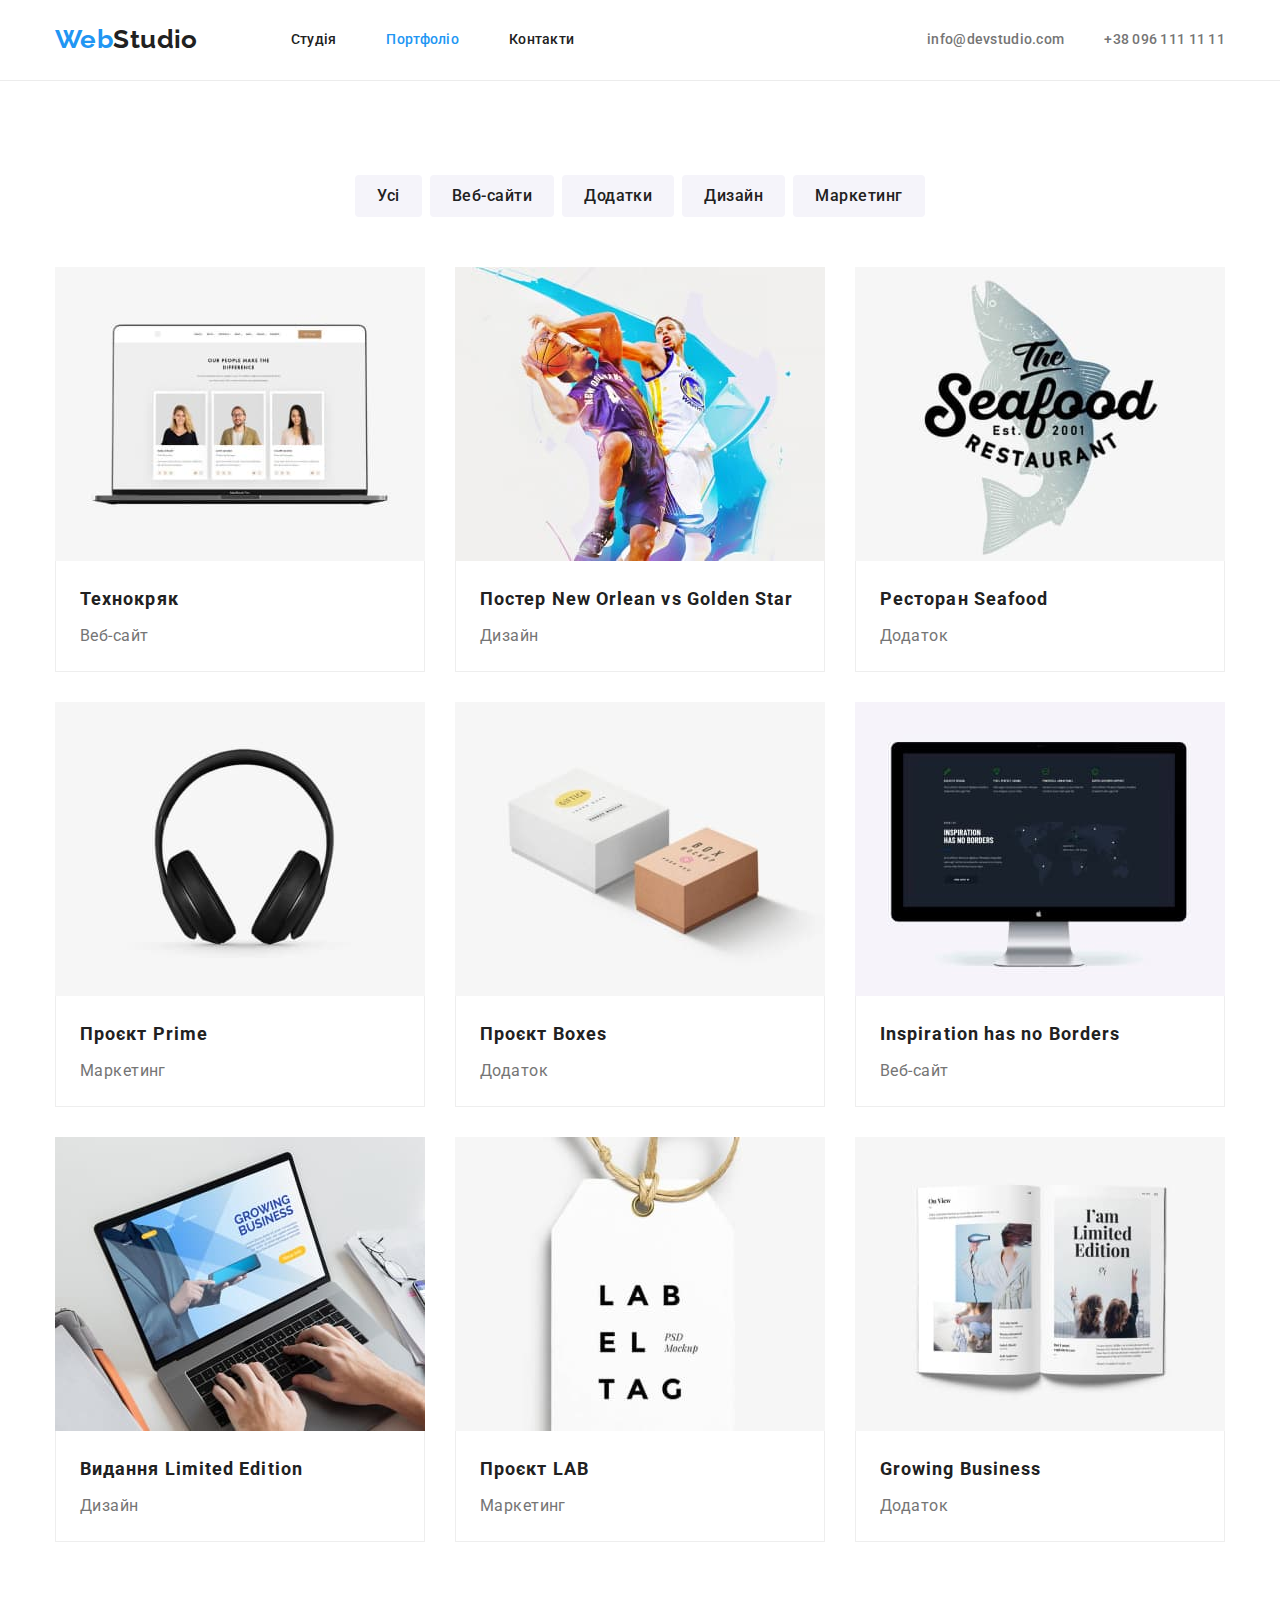
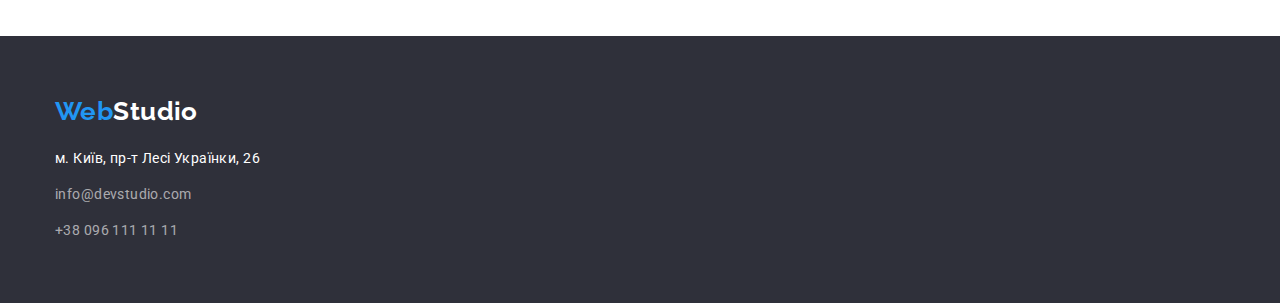
==== portfolio.html @ 9a07feb7 "hw-04" ====
<!DOCTYPE html>
<html lang="uk">
  <head>
    <meta charset="UTF-8" />
    <meta http-equiv="X-UA-Compatible" content="IE=edge" />
    <meta name="viewport" content="width=device-width, initial-scale=1.0" />
    <title>Portfolio</title>
    <link rel="stylesheet" href="https://cdnjs.cloudflare.com/ajax/libs/modern-normalize/1.1.0/modern-normalize.min.css">
    <link rel="stylesheet" href="./css/styles.css" />
    <link
      href="https://fonts.googleapis.com/css2?family=Raleway:wght@700&family=Roboto:wght@400;500;700;900&display=swap"
      rel="stylesheet"
    />
  </head>
  <body>
    <header>
      <div class="container nav-div">
        <nav class="site-nav">
          <a href="./index.html" class="header-logo logo link">Web<span>Studio</span></a>
          <ul class="site-nav-list list">
            <li class="site-nav-items"><a href="./index.html" class="site-nav-link link">Студія</a></li>
            <li class="site-nav-items"><a href="./portfolio.html" class="site-nav-link link current">Портфоліо</a></li>
            <li class="site-nav-items"><a href="" class="site-nav-link link">Контакти</a></li>
          </ul>
        </nav>
        <ul class="contact-list list">
          <li class="contact-list-items">
            <a href="mailto:info@devstudio.com" class="contact-link link">info@devstudio.com</a>
          </li>
          <li class="contact-list-items"><a href="tel:+380961111111" class="contact-link link">+38 096 111 11 11</a></li>
        </ul>
      </div>
    </header>
    <main>
      <section class="hero-section">
        <div class="container">
          <h1 class="visually-hidden">Портфоліо</h1>
          <ul class="filter-list list">
            <li class="filter-list-item"><button type="button" class="filter-btn btn">Усі</button></li>
            <li class="filter-list-item"><button type="button" class="filter-btn btn">Веб-сайти</button></li>
            <li class="filter-list-item"><button type="button" class="filter-btn btn">Додатки</button></li>
            <li class="filter-list-item"><button type="button" class="filter-btn btn">Дизайн</button></li>
            <li class="filter-list-item"><button type="button" class="filter-btn btn">Маркетинг</button></li>
          </ul>
          <ul class="example-list list">
            <li class="example-list-item item">
              <img src="./images/portfolio-img-1.jpg" alt="Технокряк" width="370" class="example-img img" />
              <div class="example-border">
                <h2 class="example-title title">Технокряк</h2>
                <p class="example-text text">Веб-сайт</p>
              </div>
            </li>
            <li class="example-list-item item">
              <img src="./images/portfolio-img-2.jpg" alt="Постер New Orlean vs Golden Star" width="370"
                class="example-img img" />
              <div class="example-border">
                <h2 class="example-title title">Постер New Orlean vs Golden Star</h2>
                <p class="example-text text">Дизайн</p>
              </div>
            </li>
            <li class="example-list-item item">
              <img src="./images/portfolio-img-3.jpg" alt="Ресторан Seafood" width="370" class="example-img img" />
              <div class="example-border">
                <h2 class="example-title title">Ресторан Seafood</h2>
                <p class="example-text text">Додаток</p>
              </div>
            </li>
            <li class="example-list-item item">
              <img src="./images/portfolio-img-4.jpg" alt="Проєкт Prime" width="370" class="example-img img" />
              <div class="example-border">
                <h2 class="example-title title">Проєкт Prime</h2>
                <p class="example-text text">Маркетинг</p>
              </div>
            </li>
            <li class="example-list-item item">
              <img src="./images/portfolio-img-5.jpg" alt="Проєкт Boxes" width="370" class="example-img img" />
              <div class="example-border">
                <h2 class="example-title title">Проєкт Boxes</h2>
                <p class="example-text text">Додаток</p>
              </div>
            </li>
            <li class="example-list-item item">
              <img src="./images/portfolio-img-6.jpg" alt="Inspiration has no Borders" width="370" class="example-img img" />
              <div class="example-border">
                <h2 class="example-title title">Inspiration has no Borders</h2>
                <p class="example-text text">Веб-сайт</p>
              </div>
            </li>
            <li class="example-list-item item">
              <img src="./images/portfolio-img-7.jpg" alt="Видання Limited Edition" width="370" class="example-img img" />
              <div class="example-border">
                <h2 class="example-title title">Видання Limited Edition</h2>
                <p class="example-text text">Дизайн</p>
              </div>
            </li>
            <li class="example-list-item item">
              <img src="./images/portfolio-img-8.jpg" alt="Проєкт LAB" width="370" class="example-img img" />
              <div class="example-border">
                <h2 class="example-title title">Проєкт LAB</h2>
                <p class="example-text text">Маркетинг</p>
              </div>
            </li>
            <li class="example-list-item item">
              <img src="./images/portfolio-img-9.jpg" alt="Growing Business" width="370" class="example-img img" />
              <div class="example-border">
                <h2 class="example-title title">Growing Business</h2>
                <p class="example-text text">Додаток</p>
              </div>
            </li>
          </ul>
        </div>
      </section>
    </main>
    <footer class="footer">
      <div class="container">
        <a href="./index.html" class="footer-logo logo link">Web<span>Studio</span></a>
        <address class="footer-contact">
          <ul class="footer-contact-list list">
            <li class="footer-contact-item item">
              <a href="https://www.google.com.ua/maps/place/%D0%B1%D1%83%D0%BB.+%D0%9B%D0%B5%D1%81%D0%B8+%D0%A3%D0%BA%D1%80%D0%B0%D0%B8%D0%BD%D0%BA%D0%B8,+26,+%D0%9A%D0%B8%D0%B5%D0%B2,+%D0%A3%D0%BA%D1%80%D0%B0%D0%B8%D0%BD%D0%B0,+02000/@50.4265841,30.5361971,17z/data=!3m1!4b1!4m5!3m4!1s0x40d4cf0e033ecbe9:0x57a4dffefec77da0!8m2!3d50.4265807!4d30.5383858?hl=ru"
                target="_blank" rel="noreferrer noopener" class="footer-contact-address link">м. Київ, пр-т Лесі Українки,
                26</a>
            </li>
            <li class="footer-contact-item item">
              <a href="mailto:info@devstudio.com" class="footer-contact-link link">info@devstudio.com</a>
            </li>
            <li class="footer-contact-item item">
              <a href="tel:+380961111111" class="footer-contact-link link">+38 096 111 11 11</a>
            </li>
          </ul>
        </address>
      </div>
    </footer>
  </body>
</html>
---- css/styles.css ----
:root{
    --hero-text-color: #ffffff;
    --primary-text-color: #212121;
    --secondary-text-color: #757575;
    --primary-background-color: #ffffff;
    --secondary-background-color: #F5F4FA;
    --hero-footer-background-color: #2F303A;
    --accent: #2196F3;
    --footer-contact-link-color: rgba(255, 255, 255, 0.6);
    --btn-accent-color: #188CE8;
    --border: #ececec;
    --example-border: #EEEEEE;
}



body{
    font-family: 'Roboto', sans-serif;
    font-size: 14px;
    line-height: 1.71;
    letter-spacing: 0.03em;
    color: var(--secondary-text-color);
    background-color: var(--primary-background-color);
    
}

p,
h1,
h2,
h3,
h4,
h5,
h6,
ul,
ol {
    margin: 0;
    padding: 0;
}

.container {
    width: 1200px;
    margin-left: auto;
    margin-right: auto;
    padding-left: 15px;
    padding-right: 15px;
}

img{
    display: block;
}

.link {
    text-decoration: none;
    color: var(--primary-text-color);
}

.link:hover,
.link:focus{
    color: var(--accent)
}

.list {
    list-style: none;
}

/* HEADER */

header{
    border-bottom: 1px solid var(--border);
}

.logo {
    display: flex;
    font-family: 'Raleway', sans-serif;
    font-weight: 700;
    font-size: 26px;
    line-height: 1.2; 
    color: var(--accent);
}

.logo > span{  
    color: var(--primary-text-color);
}

header .container {
    display: flex;
    align-items: center;
}

.site-nav {
    display: flex;
    align-items: center;
}

.site-nav-list{
    display: flex;
    align-items: center;
    margin-left: 93px;
}

.site-nav-items{
    display: flex;
    align-items: center;
    font-weight: 500;
    line-height: 1.14;
    letter-spacing: 0.02em;
    color:var(--primary-text-color);
}

.site-nav-items:not(:last-child){
    margin-right: 50px;
}

.site-nav-link {
    padding-top: 32px;
    padding-bottom: 32px;
}

.current {
    color: var(--accent);
}

.contact-list {
    display: flex;
    margin-left: auto;

}

.contact-link{
    padding-top: 32px;
    padding-bottom: 32px;
}

.contact-list-items:not(:last-child){
    margin-right: 40px;
}

.contact-link{
    font-weight: 500;
    line-height: 1.14;
    letter-spacing: 0.02em;
    color: var(--secondary-text-color);
}

.contact-link-mail::before{
    display: inline-flex;
    content: '';
    width: 16px;
    height: 12px;
    background-image: url("../images/envelope.svg");
    margin-right: 10px;
}

.contact-link-tel::before{
    display: inline-flex;
    content: '';
    width: 10px;
    height: 16px;
    background-image: url("../images/smartphone.svg");
    margin-right: 10px;
}

/* MAIN */

.hero{
    padding-top: 200px;
    padding-bottom: 200px;
    background-image:linear-gradient(
        to right,
        rgba(47, 48, 58, 0.4),
        rgba(47, 48, 58, 0.4)
        ),
        url("../images/hero-bg.jpg");
    max-width: 1600px;
    margin-left: auto;
    margin-right: auto;
}

.hero-title{
    width: 696px;
    margin: 0 auto 30px;
    font-weight: 900;
    font-size: 44px;
    line-height: 1.36;
    text-align: center;
    letter-spacing: 0.06em;
    text-transform: uppercase;
    color: var(--hero-text-color);
}
.btn{
    font-family: inherit;
    font-weight: 700;
    font-size: 16px;
    line-height: 1.88;
    letter-spacing: 0.06em;
    border-radius: 4px;
    color: var(--hero-text-color);
    background: var(--accent);
    border: none;
    cursor: pointer;
    display: block;
}

.header-btn{
    padding: 10px 24px;
    margin: 0 auto;
}

.btn:hover,
.btn:focus{
    background: var(--btn-accent-color);
}

.visually-hidden{
    position: absolute;
    width: 1px;
    height: 1px;
    margin: -1px;
    border: 0;
    padding: 0;
    white-space: nowrap;
    clip-path: inset(100%);
    clip: rect(0 0 0 0);
    overflow: hidden;
}

.features{
    padding-top: 94px;
    padding-bottom: 94px;
}

.features-list{
    display: flex;
}

.features-item{
    max-width: 270px;
}

.features-item::before{
    display: block;
    content: '';
    width: 270px;
    height: 120px;
    background-color: var(--secondary-background-color);
    background-position: center;
    background-repeat: no-repeat;
    margin-bottom: 30px;
}

.icon-antenna::before{
    background-image: url("../images/antenna.svg"); 
}

.icon-clock::before{
    background-image: url("../images/clock.svg"); 
}

.icon-diagram::before{
    background-image: url("../images/diagram.svg");
}

.icon-astronaut::before{
    background-image: url("../images/astronaut.svg");
}

.features-item:not(:last-child){
    margin-right: 30px;
}

.features-title{
    margin-bottom: 10px;
    font-weight: 700;
    line-height: 1.14;
    text-transform: uppercase;
    color: var(--primary-text-color);
}

.work{
    padding-bottom: 94px;
}

.work-title{
    margin-bottom: 50px;
    font-weight: 700;
    font-size: 36px;
    line-height: 1.16;
    text-align: center;
    color: var(--primary-text-color);
}

.work-list{
    display: flex;
}

.work-list-item{
    flex-basis: calc((100%-90px) / 3);
}

.work-list-item:not(:last-child){
    margin-right: 30px;
}

.team-section{
    background-color: var(--secondary-background-color);
    padding-top: 94px;
    padding-bottom: 94px;
}

.team-title{
    margin-bottom: 50px;
    font-weight: 700;
    font-size: 36px;
    line-height: 1.16;
    text-align: center;
    color: var(--primary-text-color);
}

.team-list{
    display: flex;
}

.team-list-item{
    flex-basis: calc((100%-120px) / 4);
    background-color: var(--primary-background-color);
    box-shadow: 0px 1px 3px rgba(0, 0, 0, 0.12), 0px 1px 1px rgba(0, 0, 0, 0.14), 0px 2px 1px rgba(0, 0, 0, 0.2);
    border-radius: 0px 0px 4px 4px;
}

.team-list-item:not(:last-child){
    margin-right: 30px;
}

.worker{
    padding-top: 30px;
    padding-bottom: 30px;
}

.worker-name{
    margin-bottom: 10px;
    font-weight: 500;
    font-size: 16px;
    line-height: 1.18;  
    text-align: center;
    color: var(--primary-text-color);
}

.worker-info{
    font-size: 16px;
    line-height: 1.18;  
    text-align: center;
}

.footer{
    background-color: var(--hero-footer-background-color);
    padding-top: 60px;
    padding-bottom: 60px;
}

.footer-logo{
    margin-bottom: 20px;
}

.footer-logo > span{
    color: var(--hero-text-color)
}

.footer-contact{
    font-style: normal;
}

.footer-contact-address{
    color: var(--hero-text-color);
}

.footer-contact-item{
}

.footer-contact-item:not(:last-child){
    margin-bottom: 12px;
}

.footer-contact-link{
    color: var(--footer-contact-link-color);
}

.hero-section{
    padding-top: 94px;
    padding-bottom: 94px;
}

.filter-list{
    display: flex;
    margin-bottom: 50px;
    justify-content: center;
}

.filter-btn{
    font-weight: 500;
    font-size: 16px;
    line-height: 1.62;
    letter-spacing: 0.03em;
    color: var(--primary-text-color);
    border-radius: 4px;
    background: var(--secondary-background-color);
    padding: 8px 22px;
}

.filter-list-item:not(:last-child) {
    margin-right: 8px;
}

.filter-btn:hover,
.filter-btn:focus{
    background: var(--accent);
    box-shadow: 0px 3px 1px rgba(0, 0, 0, 0.1), 0px 1px 2px rgba(0, 0, 0, 0.08), 0px 2px 2px rgba(0, 0, 0, 0.12);
    color: var(--hero-text-color);
}

.example-list{
    display: flex;
    flex-wrap: wrap;
    margin: -15px
}

.example-list-item{
    margin: 15px;
}

.example-border{
    border: 1px solid var(--example-border);
    border-top: none;
    padding: 20px 24px;
}

.example-title{
    font-weight: 700;
    font-size: 18px;
    line-height: 2;
    letter-spacing: 0.06em;
    color: var(--primary-text-color);
}

.example-text{
    margin-top: 4px;
    font-size: 16px;
    line-height: 1.88;
}
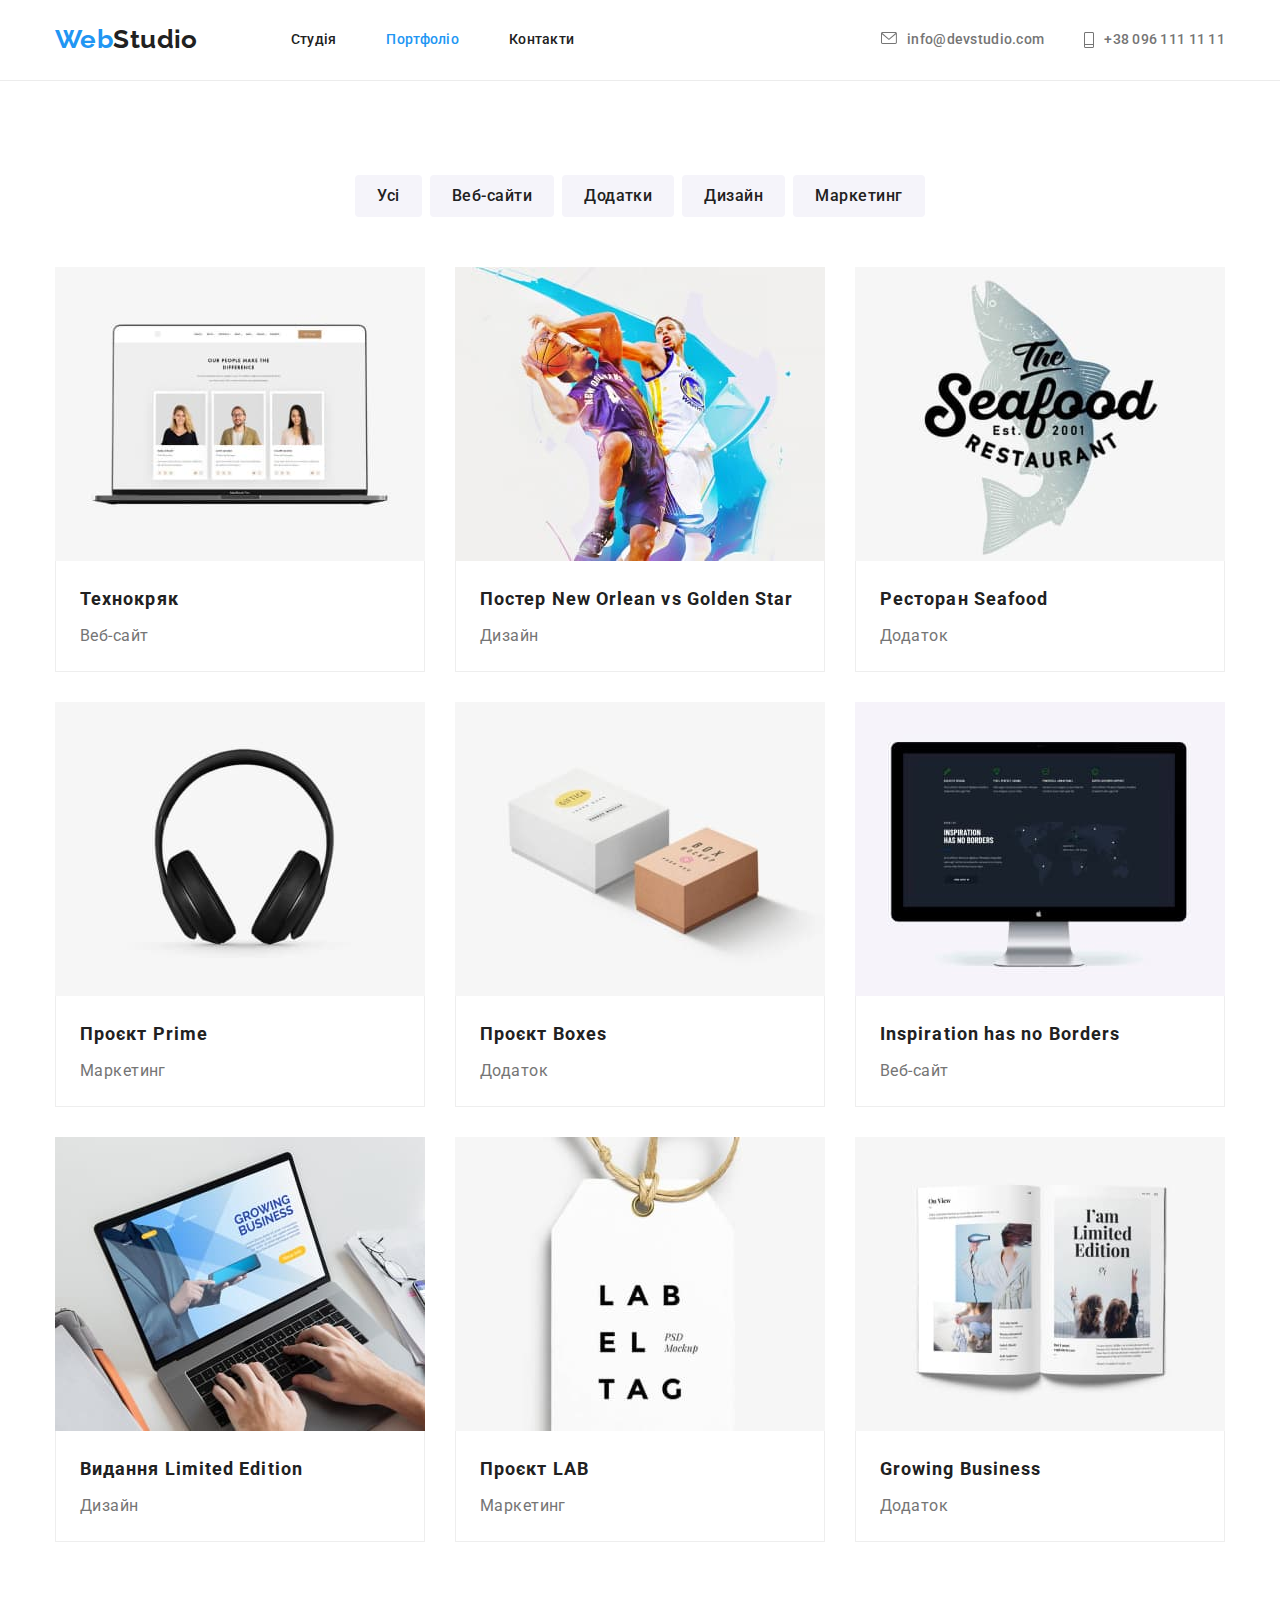
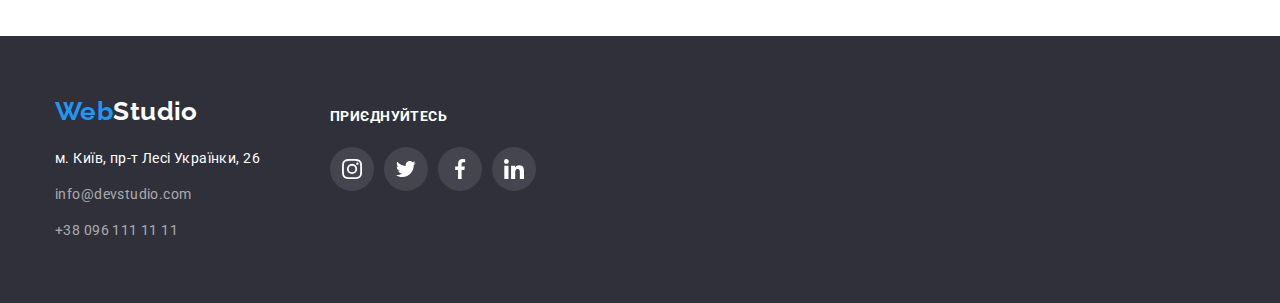
==== commit 0aea8579: "hw-04" ====
--- a/portfolio.html
+++ b/portfolio.html
@@ -5,7 +5,10 @@
     <meta http-equiv="X-UA-Compatible" content="IE=edge" />
     <meta name="viewport" content="width=device-width, initial-scale=1.0" />
     <title>Portfolio</title>
-    <link rel="stylesheet" href="https://cdnjs.cloudflare.com/ajax/libs/modern-normalize/1.1.0/modern-normalize.min.css">
+    <link
+      rel="stylesheet"
+      href="https://cdnjs.cloudflare.com/ajax/libs/modern-normalize/1.1.0/modern-normalize.min.css"
+    />
     <link rel="stylesheet" href="./css/styles.css" />
     <link
       href="https://fonts.googleapis.com/css2?family=Raleway:wght@700&family=Roboto:wght@400;500;700;900&display=swap"
@@ -14,20 +17,34 @@
   </head>
   <body>
     <header>
-      <div class="container nav-div">
+      <div class="container">
         <nav class="site-nav">
           <a href="./index.html" class="header-logo logo link">Web<span>Studio</span></a>
           <ul class="site-nav-list list">
-            <li class="site-nav-items"><a href="./index.html" class="site-nav-link link">Студія</a></li>
-            <li class="site-nav-items"><a href="./portfolio.html" class="site-nav-link link current">Портфоліо</a></li>
+            <li class="site-nav-items">
+              <a href="./index.html" class="site-nav-link link">Студія</a>
+            </li>
+            <li class="site-nav-items">
+              <a href="./portfolio.html" class="site-nav-link link current">Портфоліо</a>
+            </li>
             <li class="site-nav-items"><a href="" class="site-nav-link link">Контакти</a></li>
           </ul>
         </nav>
         <ul class="contact-list list">
           <li class="contact-list-items">
-            <a href="mailto:info@devstudio.com" class="contact-link link">info@devstudio.com</a>
+            <a href="mailto:info@devstudio.com" class="contact-link contact-link-mail link"
+              ><svg class="contact-icons" width="16" height="12">
+                <use href="/images/icons.svg#icon-mail"></use></svg
+              >info@devstudio.com</a
+            >
           </li>
-          <li class="contact-list-items"><a href="tel:+380961111111" class="contact-link link">+38 096 111 11 11</a></li>
+          <li class="contact-list-items">
+            <a href="tel:+380961111111" class="contact-link contact-link-tel link">
+              <svg class="contact-icons" width="10" height="16">
+                <use href="/images/icons.svg#icon-smartphone"></use></svg
+              >+38 096 111 11 11</a
+            >
+          </li>
         </ul>
       </div>
     </header>
@@ -36,74 +53,128 @@
         <div class="container">
           <h1 class="visually-hidden">Портфоліо</h1>
           <ul class="filter-list list">
-            <li class="filter-list-item"><button type="button" class="filter-btn btn">Усі</button></li>
-            <li class="filter-list-item"><button type="button" class="filter-btn btn">Веб-сайти</button></li>
-            <li class="filter-list-item"><button type="button" class="filter-btn btn">Додатки</button></li>
-            <li class="filter-list-item"><button type="button" class="filter-btn btn">Дизайн</button></li>
-            <li class="filter-list-item"><button type="button" class="filter-btn btn">Маркетинг</button></li>
+            <li class="filter-list-item">
+              <button type="button" class="filter-btn btn">Усі</button>
+            </li>
+            <li class="filter-list-item">
+              <button type="button" class="filter-btn btn">Веб-сайти</button>
+            </li>
+            <li class="filter-list-item">
+              <button type="button" class="filter-btn btn">Додатки</button>
+            </li>
+            <li class="filter-list-item">
+              <button type="button" class="filter-btn btn">Дизайн</button>
+            </li>
+            <li class="filter-list-item">
+              <button type="button" class="filter-btn btn">Маркетинг</button>
+            </li>
           </ul>
           <ul class="example-list list">
             <li class="example-list-item item">
-              <img src="./images/portfolio-img-1.jpg" alt="Технокряк" width="370" class="example-img img" />
-              <div class="example-border">
-                <h2 class="example-title title">Технокряк</h2>
+              <img
+                src="./images/portfolio-img-1.jpg"
+                alt="Технокряк"
+                width="370"
+                class="example-img img"
+              />
+              <div class="example-border">
+                <h2 class="example-title">Технокряк</h2>
                 <p class="example-text text">Веб-сайт</p>
               </div>
             </li>
             <li class="example-list-item item">
-              <img src="./images/portfolio-img-2.jpg" alt="Постер New Orlean vs Golden Star" width="370"
-                class="example-img img" />
-              <div class="example-border">
-                <h2 class="example-title title">Постер New Orlean vs Golden Star</h2>
+              <img
+                src="./images/portfolio-img-2.jpg"
+                alt="Постер New Orlean vs Golden Star"
+                width="370"
+                class="example-img img"
+              />
+              <div class="example-border">
+                <h2 class="example-title">Постер New Orlean vs Golden Star</h2>
                 <p class="example-text text">Дизайн</p>
               </div>
             </li>
             <li class="example-list-item item">
-              <img src="./images/portfolio-img-3.jpg" alt="Ресторан Seafood" width="370" class="example-img img" />
-              <div class="example-border">
-                <h2 class="example-title title">Ресторан Seafood</h2>
+              <img
+                src="./images/portfolio-img-3.jpg"
+                alt="Ресторан Seafood"
+                width="370"
+                class="example-img img"
+              />
+              <div class="example-border">
+                <h2 class="example-title">Ресторан Seafood</h2>
                 <p class="example-text text">Додаток</p>
               </div>
             </li>
             <li class="example-list-item item">
-              <img src="./images/portfolio-img-4.jpg" alt="Проєкт Prime" width="370" class="example-img img" />
-              <div class="example-border">
-                <h2 class="example-title title">Проєкт Prime</h2>
+              <img
+                src="./images/portfolio-img-4.jpg"
+                alt="Проєкт Prime"
+                width="370"
+                class="example-img img"
+              />
+              <div class="example-border">
+                <h2 class="example-title">Проєкт Prime</h2>
                 <p class="example-text text">Маркетинг</p>
               </div>
             </li>
             <li class="example-list-item item">
-              <img src="./images/portfolio-img-5.jpg" alt="Проєкт Boxes" width="370" class="example-img img" />
-              <div class="example-border">
-                <h2 class="example-title title">Проєкт Boxes</h2>
+              <img
+                src="./images/portfolio-img-5.jpg"
+                alt="Проєкт Boxes"
+                width="370"
+                class="example-img img"
+              />
+              <div class="example-border">
+                <h2 class="example-title">Проєкт Boxes</h2>
                 <p class="example-text text">Додаток</p>
               </div>
             </li>
             <li class="example-list-item item">
-              <img src="./images/portfolio-img-6.jpg" alt="Inspiration has no Borders" width="370" class="example-img img" />
-              <div class="example-border">
-                <h2 class="example-title title">Inspiration has no Borders</h2>
+              <img
+                src="./images/portfolio-img-6.jpg"
+                alt="Inspiration has no Borders"
+                width="370"
+                class="example-img img"
+              />
+              <div class="example-border">
+                <h2 class="example-title">Inspiration has no Borders</h2>
                 <p class="example-text text">Веб-сайт</p>
               </div>
             </li>
             <li class="example-list-item item">
-              <img src="./images/portfolio-img-7.jpg" alt="Видання Limited Edition" width="370" class="example-img img" />
-              <div class="example-border">
-                <h2 class="example-title title">Видання Limited Edition</h2>
+              <img
+                src="./images/portfolio-img-7.jpg"
+                alt="Видання Limited Edition"
+                width="370"
+                class="example-img img"
+              />
+              <div class="example-border">
+                <h2 class="example-title">Видання Limited Edition</h2>
                 <p class="example-text text">Дизайн</p>
               </div>
             </li>
             <li class="example-list-item item">
-              <img src="./images/portfolio-img-8.jpg" alt="Проєкт LAB" width="370" class="example-img img" />
-              <div class="example-border">
-                <h2 class="example-title title">Проєкт LAB</h2>
+              <img
+                src="./images/portfolio-img-8.jpg"
+                alt="Проєкт LAB"
+                width="370"
+                class="example-img img"
+              />
+              <div class="example-border">
+                <h2 class="example-title">Проєкт LAB</h2>
                 <p class="example-text text">Маркетинг</p>
               </div>
             </li>
             <li class="example-list-item item">
-              <img src="./images/portfolio-img-9.jpg" alt="Growing Business" width="370" class="example-img img" />
-              <div class="example-border">
-                <h2 class="example-title title">Growing Business</h2>
+              <img
+                src="./images/portfolio-img-9.jpg"
+                alt="Growing Business"
+                width="370"
+                class="example-img img"
+              />
+              <div class="example-border">
+                <h2 class="example-title">Growing Business</h2>
                 <p class="example-text text">Додаток</p>
               </div>
             </li>
@@ -113,22 +184,65 @@
     </main>
     <footer class="footer">
       <div class="container">
-        <a href="./index.html" class="footer-logo logo link">Web<span>Studio</span></a>
-        <address class="footer-contact">
-          <ul class="footer-contact-list list">
-            <li class="footer-contact-item item">
-              <a href="https://www.google.com.ua/maps/place/%D0%B1%D1%83%D0%BB.+%D0%9B%D0%B5%D1%81%D0%B8+%D0%A3%D0%BA%D1%80%D0%B0%D0%B8%D0%BD%D0%BA%D0%B8,+26,+%D0%9A%D0%B8%D0%B5%D0%B2,+%D0%A3%D0%BA%D1%80%D0%B0%D0%B8%D0%BD%D0%B0,+02000/@50.4265841,30.5361971,17z/data=!3m1!4b1!4m5!3m4!1s0x40d4cf0e033ecbe9:0x57a4dffefec77da0!8m2!3d50.4265807!4d30.5383858?hl=ru"
-                target="_blank" rel="noreferrer noopener" class="footer-contact-address link">м. Київ, пр-т Лесі Українки,
-                26</a>
-            </li>
-            <li class="footer-contact-item item">
-              <a href="mailto:info@devstudio.com" class="footer-contact-link link">info@devstudio.com</a>
-            </li>
-            <li class="footer-contact-item item">
-              <a href="tel:+380961111111" class="footer-contact-link link">+38 096 111 11 11</a>
-            </li>
-          </ul>
-        </address>
+        <div class="footer-div">
+          <div class="footer-adress">
+            <a href="./index.html" class="footer-logo logo link">Web<span>Studio</span></a>
+            <address class="footer-contact">
+              <ul class="footer-contact-list list">
+                <li class="footer-contact-item item">
+                  <a
+                    href="https://www.google.com.ua/maps/place/%D0%B1%D1%83%D0%BB.+%D0%9B%D0%B5%D1%81%D0%B8+%D0%A3%D0%BA%D1%80%D0%B0%D0%B8%D0%BD%D0%BA%D0%B8,+26,+%D0%9A%D0%B8%D0%B5%D0%B2,+%D0%A3%D0%BA%D1%80%D0%B0%D0%B8%D0%BD%D0%B0,+02000/@50.4265841,30.5361971,17z/data=!3m1!4b1!4m5!3m4!1s0x40d4cf0e033ecbe9:0x57a4dffefec77da0!8m2!3d50.4265807!4d30.5383858?hl=ru"
+                    target="_blank"
+                    rel="noreferrer noopener"
+                    class="footer-contact-address link"
+                    >м. Київ, пр-т Лесі Українки, 26</a
+                  >
+                </li>
+                <li class="footer-contact-item item">
+                  <a href="mailto:info@devstudio.com" class="footer-contact-link link"
+                    >info@devstudio.com</a
+                  >
+                </li>
+                <li class="footer-contact-item item">
+                  <a href="tel:+380961111111" class="footer-contact-link link">+38 096 111 11 11</a>
+                </li>
+              </ul>
+            </address>
+          </div>
+          <div class="footer-soc">
+            <p class="footer-text text">Приєднуйтесь</p>
+            <ul class="footer-soc-list list">
+              <li class="footer-soc-item">
+                <a class="footer-soc-link" href="#">
+                  <svg class="footer-soc-icons" width="20" height="20">
+                    <use href="/images/icons.svg#icon-instagram"></use>
+                  </svg>
+                </a>
+              </li>
+              <li class="footer-soc-item">
+                <a class="footer-soc-link" href="#">
+                  <svg class="footer-soc-icons" width="20" height="20">
+                    <use href="/images/icons.svg#icon-twitter"></use>
+                  </svg>
+                </a>
+              </li>
+              <li class="footer-soc-item">
+                <a class="footer-soc-link" href="#">
+                  <svg class="footer-soc-icons" width="20" height="20">
+                    <use href="/images/icons.svg#icon-facebook"></use>
+                  </svg>
+                </a>
+              </li>
+              <li class="footer-soc-item">
+                <a class="footer-soc-link" href="#">
+                  <svg class="footer-soc-icons" width="20" height="20">
+                    <use href="/images/icons.svg#icon-linkedin"></use>
+                  </svg>
+                </a>
+              </li>
+            </ul>
+          </div>
+        </div>
       </div>
     </footer>
   </body>
--- a/css/styles.css
+++ b/css/styles.css
@@ -10,6 +10,8 @@
     --btn-accent-color: #188CE8;
     --border: #ececec;
     --example-border: #EEEEEE;
+    --icon-primary-color: #AFB1B8;
+    --footer-bg-icon-color: rgba(255, 255, 255, 0.1);
 }
 
 
@@ -63,6 +65,15 @@
     list-style: none;
 }
 
+.title{
+    margin-bottom: 50px;
+    font-weight: 700;
+    font-size: 36px;
+    line-height: 1.16;
+    text-align: center;
+    color: var(--primary-text-color);
+}
+
 /* HEADER */
 
 header{
@@ -136,28 +147,16 @@
 }
 
 .contact-link{
+    display: flex;
     font-weight: 500;
     line-height: 1.14;
     letter-spacing: 0.02em;
     color: var(--secondary-text-color);
 }
 
-.contact-link-mail::before{
-    display: inline-flex;
-    content: '';
-    width: 16px;
-    height: 12px;
-    background-image: url("../images/envelope.svg");
+.contact-icons{
     margin-right: 10px;
-}
-
-.contact-link-tel::before{
-    display: inline-flex;
-    content: '';
-    width: 10px;
-    height: 16px;
-    background-image: url("../images/smartphone.svg");
-    margin-right: 10px;
+    fill: currentColor;
 }
 
 /* MAIN */
@@ -280,14 +279,14 @@
     padding-bottom: 94px;
 }
 
-.work-title{
+/* .work-title{
     margin-bottom: 50px;
     font-weight: 700;
     font-size: 36px;
     line-height: 1.16;
     text-align: center;
     color: var(--primary-text-color);
-}
+} */
 
 .work-list{
     display: flex;
@@ -349,6 +348,80 @@
     font-size: 16px;
     line-height: 1.18;  
     text-align: center;
+    margin-bottom: 16px;
+}
+
+.worker-soc-list{
+    display: flex;
+    justify-content: center;
+    align-items: center;
+}
+
+.worker-soc-item{
+    width: 44px;
+    height: 44px;
+}
+
+.worker-soc-item:not(:last-child){
+    margin-right: 10px;
+}
+
+.worker-soc-link{
+    display: flex;
+    width: 100%;
+    height: 100%;
+    border-radius: 50%;
+    justify-content: center;
+    align-items: center;
+    fill: var(--icon-primary-color);
+}
+
+.worker-soc-link:hover,
+.worker-soc-link:focus{
+    fill: var(--hero-text-color);
+    background-color: var(--accent);
+}
+
+.clients-section{
+    padding-top: 94px;
+    padding-bottom: 94px;
+}
+
+.client-title{
+    margin-bottom: 50px;
+}
+
+.clients-list{
+    display: flex;
+    justify-content:space-between;
+    align-items: center;
+}
+
+.clients-item{
+    width: 170px;
+    height: 90px;
+    border: 1px solid var(--icon-primary-color);
+    border-radius: 4px;
+}
+
+.clients-item:not(:last-child) {
+    margin-right: 30px;
+}
+
+.clients-link{
+    display: flex;
+    width: 100%;
+    height: 100%;
+    justify-content: center;
+    align-items: center;
+    padding: 16px 32px;
+    fill: var(--icon-primary-color)
+}
+
+.clients-link:hover,
+.clients-link:focus{
+    border: 1px solid var(--accent);
+    fill: var(--accent)
 }
 
 .footer{
@@ -357,8 +430,13 @@
     padding-bottom: 60px;
 }
 
+.footer-div{
+    display: flex;
+}
+
 .footer-logo{
-    margin-bottom: 20px;
+    display: inline-flex;
+    margin-bottom: 20px; 
 }
 
 .footer-logo > span{
@@ -382,6 +460,48 @@
 
 .footer-contact-link{
     color: var(--footer-contact-link-color);
+}
+
+.footer-soc{
+    margin-left: 70px;
+    width: 206px;
+    height: 80px;
+}
+
+.footer-text {
+    padding: 20px 0px 10px 0px;
+    margin-bottom: 20px;
+    font-weight: 700;
+    font-size: 14px;
+    line-height: 1.14px;
+    text-transform: uppercase;
+    color: var(--hero-text-color);
+}
+.footer-soc-list{
+    display: flex;
+    justify-content: space-between;
+    align-items: center;
+}
+
+.footer-soc-item{
+    width: 44px;
+    height: 44px;
+}
+
+.footer-soc-link{
+    display: flex;
+    width: 100%;
+    height: 100%;
+    border-radius: 50%;
+    justify-content: center;
+    align-items: center;
+    fill: var(--hero-text-color);
+    background-color: var(--footer-bg-icon-color);
+}
+
+.footer-soc-link:hover,
+.footer-soc-link:focus{
+    background-color: var(--accent);
 }
 
 .hero-section{
@@ -427,6 +547,10 @@
     margin: 15px;
 }
 
+.example-list-item:hover{
+    box-shadow: 0px 1px 1px rgba(0, 0, 0, 0.12), 0px 4px 4px rgba(0, 0, 0, 0.06), 1px 4px 6px rgba(0, 0, 0, 0.16);
+}
+
 .example-border{
     border: 1px solid var(--example-border);
     border-top: none;
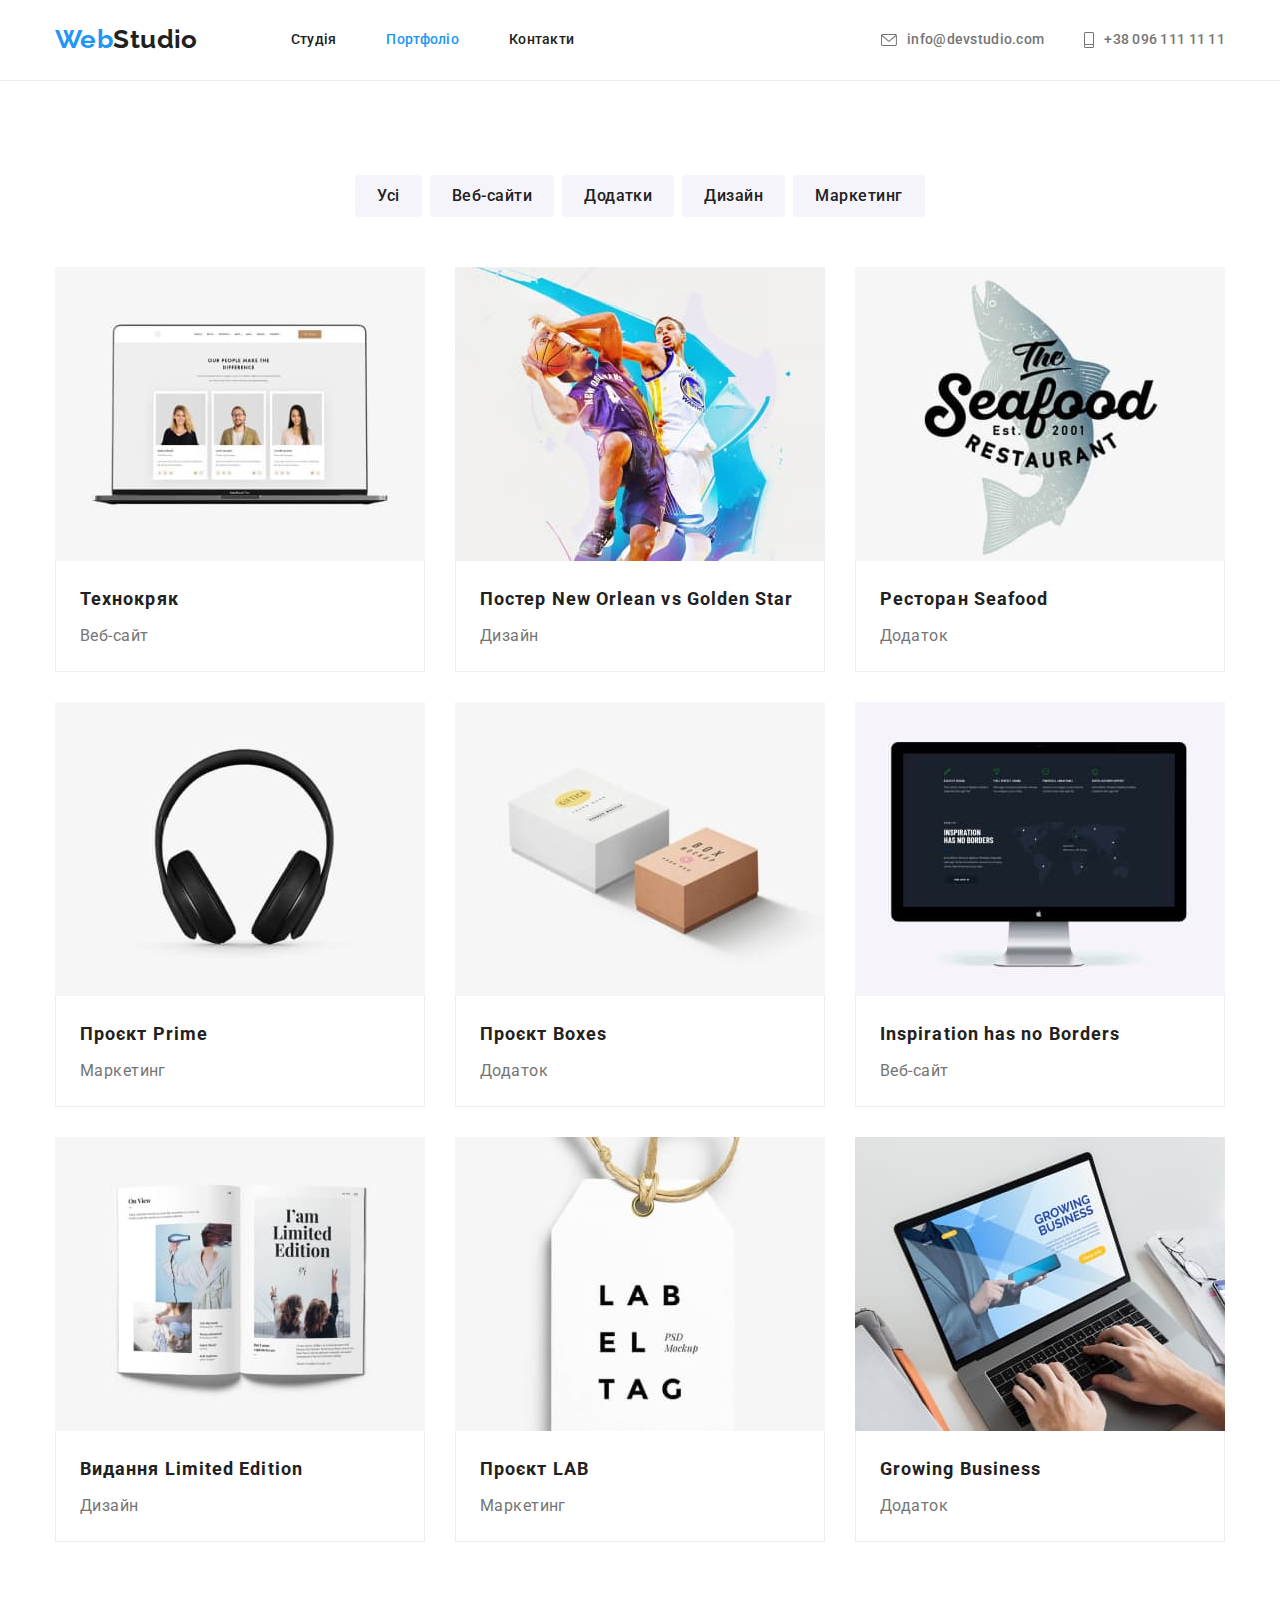
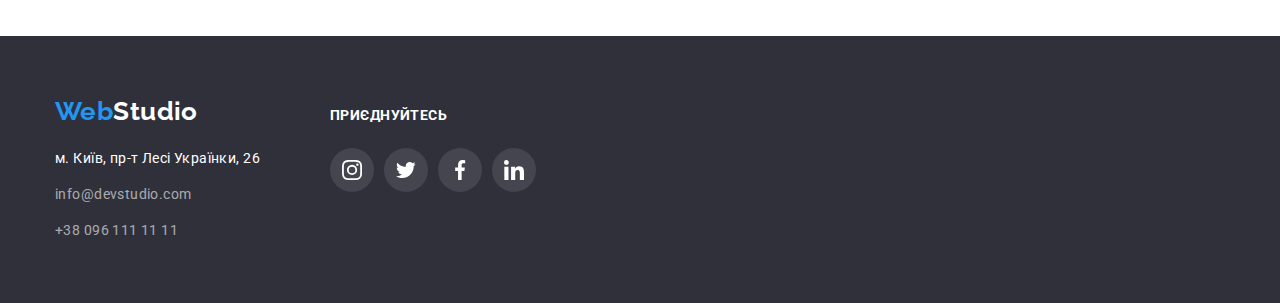
==== commit 204901cd: "update-hw-04" ====
--- a/portfolio.html
+++ b/portfolio.html
@@ -34,14 +34,14 @@
           <li class="contact-list-items">
             <a href="mailto:info@devstudio.com" class="contact-link contact-link-mail link"
               ><svg class="contact-icons" width="16" height="12">
-                <use href="/images/icons.svg#icon-mail"></use></svg
+                <use href="./images/icons.svg#icon-mail"></use></svg
               >info@devstudio.com</a
             >
           </li>
           <li class="contact-list-items">
             <a href="tel:+380961111111" class="contact-link contact-link-tel link">
               <svg class="contact-icons" width="10" height="16">
-                <use href="/images/icons.svg#icon-smartphone"></use></svg
+                <use href="./images/icons.svg#icon-smartphone"></use></svg
               >+38 096 111 11 11</a
             >
           </li>
@@ -71,112 +71,85 @@
           </ul>
           <ul class="example-list list">
             <li class="example-list-item item">
-              <img
-                src="./images/portfolio-img-1.jpg"
-                alt="Технокряк"
-                width="370"
-                class="example-img img"
-              />
-              <div class="example-border">
-                <h2 class="example-title">Технокряк</h2>
-                <p class="example-text text">Веб-сайт</p>
-              </div>
-            </li>
-            <li class="example-list-item item">
-              <img
-                src="./images/portfolio-img-2.jpg"
-                alt="Постер New Orlean vs Golden Star"
-                width="370"
-                class="example-img img"
-              />
-              <div class="example-border">
-                <h2 class="example-title">Постер New Orlean vs Golden Star</h2>
-                <p class="example-text text">Дизайн</p>
-              </div>
-            </li>
-            <li class="example-list-item item">
-              <img
-                src="./images/portfolio-img-3.jpg"
-                alt="Ресторан Seafood"
-                width="370"
-                class="example-img img"
-              />
-              <div class="example-border">
-                <h2 class="example-title">Ресторан Seafood</h2>
-                <p class="example-text text">Додаток</p>
-              </div>
-            </li>
-            <li class="example-list-item item">
-              <img
-                src="./images/portfolio-img-4.jpg"
-                alt="Проєкт Prime"
-                width="370"
-                class="example-img img"
-              />
-              <div class="example-border">
-                <h2 class="example-title">Проєкт Prime</h2>
-                <p class="example-text text">Маркетинг</p>
-              </div>
-            </li>
-            <li class="example-list-item item">
-              <img
-                src="./images/portfolio-img-5.jpg"
-                alt="Проєкт Boxes"
-                width="370"
-                class="example-img img"
-              />
-              <div class="example-border">
-                <h2 class="example-title">Проєкт Boxes</h2>
-                <p class="example-text text">Додаток</p>
-              </div>
-            </li>
-            <li class="example-list-item item">
-              <img
-                src="./images/portfolio-img-6.jpg"
-                alt="Inspiration has no Borders"
-                width="370"
-                class="example-img img"
-              />
-              <div class="example-border">
-                <h2 class="example-title">Inspiration has no Borders</h2>
-                <p class="example-text text">Веб-сайт</p>
-              </div>
-            </li>
-            <li class="example-list-item item">
-              <img
-                src="./images/portfolio-img-7.jpg"
-                alt="Видання Limited Edition"
-                width="370"
-                class="example-img img"
-              />
-              <div class="example-border">
-                <h2 class="example-title">Видання Limited Edition</h2>
-                <p class="example-text text">Дизайн</p>
-              </div>
-            </li>
-            <li class="example-list-item item">
-              <img
-                src="./images/portfolio-img-8.jpg"
-                alt="Проєкт LAB"
-                width="370"
-                class="example-img img"
-              />
-              <div class="example-border">
-                <h2 class="example-title">Проєкт LAB</h2>
-                <p class="example-text text">Маркетинг</p>
-              </div>
-            </li>
-            <li class="example-list-item item">
-              <img
-                src="./images/portfolio-img-9.jpg"
-                alt="Growing Business"
-                width="370"
-                class="example-img img"
-              />
-              <div class="example-border">
-                <h2 class="example-title">Growing Business</h2>
-                <p class="example-text text">Додаток</p>
-              </div>
+              <a href="#" class="example-link">
+                <img src="./images/portfolio-img-1.jpg" alt="Технокряк" width="370" class="example-img img" />
+                <div class="example-border">
+                  <h2 class="example-title">Технокряк</h2>
+                  <p class="example-text text">Веб-сайт</p>
+                </div>
+              </a>
+            </li>
+            <li class="example-list-item item">
+              <a href="#" class="example-link">
+                <img src="./images/portfolio-img-2.jpg" alt="Постер New Orlean vs Golden Star" width="370" class="example-img img" />
+                <div class="example-border">
+                  <h2 class="example-title">Постер New Orlean vs Golden Star</h2>
+                  <p class="example-text text">Дизайн</p>
+                </div>
+              </a>
+            </li>
+            <li class="example-list-item item">
+              <a href="#" class="example-link">
+                <img src="./images/portfolio-img-3.jpg" alt="Ресторан Seafood" width="370" class="example-img img" />
+                <div class="example-border">
+                  <h2 class="example-title">Ресторан Seafood</h2>
+                  <p class="example-text text">Додаток</p>
+                </div>
+              </a>
+            </li>
+            <li class="example-list-item item">
+              <a href="#" class="example-link">
+                <img src="./images/portfolio-img-4.jpg" alt="Проєкт Prime" width="370" class="example-img img" />
+                <div class="example-border">
+                  <h2 class="example-title">Проєкт Prime</h2>
+                  <p class="example-text text">Маркетинг</p>
+                </div>
+              </a>
+            </li>
+            <li class="example-list-item item">
+              <a href="#" class="example-link">
+                <img src="./images/portfolio-img-5.jpg" alt="Проєкт Boxes" width="370" class="example-img img" />
+                <div class="example-border">
+                  <h2 class="example-title">Проєкт Boxes</h2>
+                  <p class="example-text text">Додаток</p>
+                </div>
+              </a>
+            </li>
+            <li class="example-list-item item">
+              <a href="#" class="example-link">
+                <img src="./images/portfolio-img-6.jpg" alt="Inspiration has no Borders" width="370" class="example-img img" />
+                <div class="example-border">
+                  <h2 class="example-title">Inspiration has no Borders</h2>
+                  <p class="example-text text">Веб-сайт</p>
+                </div>
+              </a>
+            </li>
+            <li class="example-list-item item">
+              <a href="#" class="example-link">
+                <img src="./images/portfolio-img-9.jpg" alt="Видання Limited Edition" width="370" class="example-img img" />
+                <div class="example-border">
+                  <h2 class="example-title">Видання Limited Edition</h2>
+                  <p class="example-text text">Дизайн</p>
+                </div>
+              </a>
+            </li>
+            <li class="example-list-item item">
+              <a href="#" class="example-link">
+                <img src="./images/portfolio-img-8.jpg" alt="Проєкт LAB" width="370" class="example-img img" />
+                <div class="example-border">
+                  <h2 class="example-title">Проєкт LAB</h2>
+                  <p class="example-text text">Маркетинг</p>
+                </div>
+              </a>
+            </li>
+            <li class="example-list-item item">
+              <a href="#" class="example-link ">
+                <img src="./images/portfolio-img-7.jpg" alt="Growing Business" width="370" class="example-img img" />
+                <div class="example-border">
+                  <h2 class="example-title">Growing Business</h2>
+                  <p class="example-text text">Додаток</p>
+                </div>
+              </a>
             </li>
           </ul>
         </div>
@@ -215,28 +188,28 @@
               <li class="footer-soc-item">
                 <a class="footer-soc-link" href="#">
                   <svg class="footer-soc-icons" width="20" height="20">
-                    <use href="/images/icons.svg#icon-instagram"></use>
-                  </svg>
-                </a>
-              </li>
-              <li class="footer-soc-item">
-                <a class="footer-soc-link" href="#">
-                  <svg class="footer-soc-icons" width="20" height="20">
-                    <use href="/images/icons.svg#icon-twitter"></use>
-                  </svg>
-                </a>
-              </li>
-              <li class="footer-soc-item">
-                <a class="footer-soc-link" href="#">
-                  <svg class="footer-soc-icons" width="20" height="20">
-                    <use href="/images/icons.svg#icon-facebook"></use>
-                  </svg>
-                </a>
-              </li>
-              <li class="footer-soc-item">
-                <a class="footer-soc-link" href="#">
-                  <svg class="footer-soc-icons" width="20" height="20">
-                    <use href="/images/icons.svg#icon-linkedin"></use>
+                    <use href="./images/icons.svg#icon-instagram"></use>
+                  </svg>
+                </a>
+              </li>
+              <li class="footer-soc-item">
+                <a class="footer-soc-link" href="#">
+                  <svg class="footer-soc-icons" width="20" height="20">
+                    <use href="./images/icons.svg#icon-twitter"></use>
+                  </svg>
+                </a>
+              </li>
+              <li class="footer-soc-item">
+                <a class="footer-soc-link" href="#">
+                  <svg class="footer-soc-icons" width="20" height="20">
+                    <use href="./images/icons.svg#icon-facebook"></use>
+                  </svg>
+                </a>
+              </li>
+              <li class="footer-soc-item">
+                <a class="footer-soc-link" href="#">
+                  <svg class="footer-soc-icons" width="20" height="20">
+                    <use href="./images/icons.svg#icon-linkedin"></use>
                   </svg>
                 </a>
               </li>
--- a/css/styles.css
+++ b/css/styles.css
@@ -148,6 +148,7 @@
 
 .contact-link{
     display: flex;
+    align-items: center;
     font-weight: 500;
     line-height: 1.14;
     letter-spacing: 0.02em;
@@ -164,6 +165,10 @@
 .hero{
     padding-top: 200px;
     padding-bottom: 200px;
+    background-color: var(--hero-footer-background-color);
+    background-position: center;
+    background-repeat: no-repeat;
+    background-size: cover;
     background-image:linear-gradient(
         to right,
         rgba(47, 48, 58, 0.4),
@@ -400,21 +405,21 @@
 .clients-item{
     width: 170px;
     height: 90px;
+    
+}
+
+.clients-item:not(:last-child) {
+    margin-right: 30px;
+}
+
+.clients-link{
+    display: flex;
+    width: 100%;
+    height: 100%;
     border: 1px solid var(--icon-primary-color);
     border-radius: 4px;
-}
-
-.clients-item:not(:last-child) {
-    margin-right: 30px;
-}
-
-.clients-link{
-    display: flex;
-    width: 100%;
-    height: 100%;
     justify-content: center;
     align-items: center;
-    padding: 16px 32px;
     fill: var(--icon-primary-color)
 }
 
@@ -432,6 +437,7 @@
 
 .footer-div{
     display: flex;
+    align-items: baseline;
 }
 
 .footer-logo{
@@ -464,28 +470,26 @@
 
 .footer-soc{
     margin-left: 70px;
-    width: 206px;
-    height: 80px;
 }
 
 .footer-text {
-    padding: 20px 0px 10px 0px;
     margin-bottom: 20px;
     font-weight: 700;
     font-size: 14px;
-    line-height: 1.14px;
     text-transform: uppercase;
     color: var(--hero-text-color);
 }
 .footer-soc-list{
     display: flex;
-    justify-content: space-between;
-    align-items: center;
 }
 
 .footer-soc-item{
     width: 44px;
     height: 44px;
+}
+
+.footer-soc-item:not(:last-child){
+    margin-right: 10px;
 }
 
 .footer-soc-link{
@@ -540,14 +544,22 @@
 .example-list{
     display: flex;
     flex-wrap: wrap;
-    margin: -15px
+    margin: -15px;
 }
 
 .example-list-item{
     margin: 15px;
 }
 
-.example-list-item:hover{
+.example-link{  
+    text-decoration: none;
+    color: var(--secondary-text-color);
+    display: block;
+}
+
+.example-link:hover{
+    cursor: default;
+    color: var(--secondary-text-color);
     box-shadow: 0px 1px 1px rgba(0, 0, 0, 0.12), 0px 4px 4px rgba(0, 0, 0, 0.06), 1px 4px 6px rgba(0, 0, 0, 0.16);
 }
 
